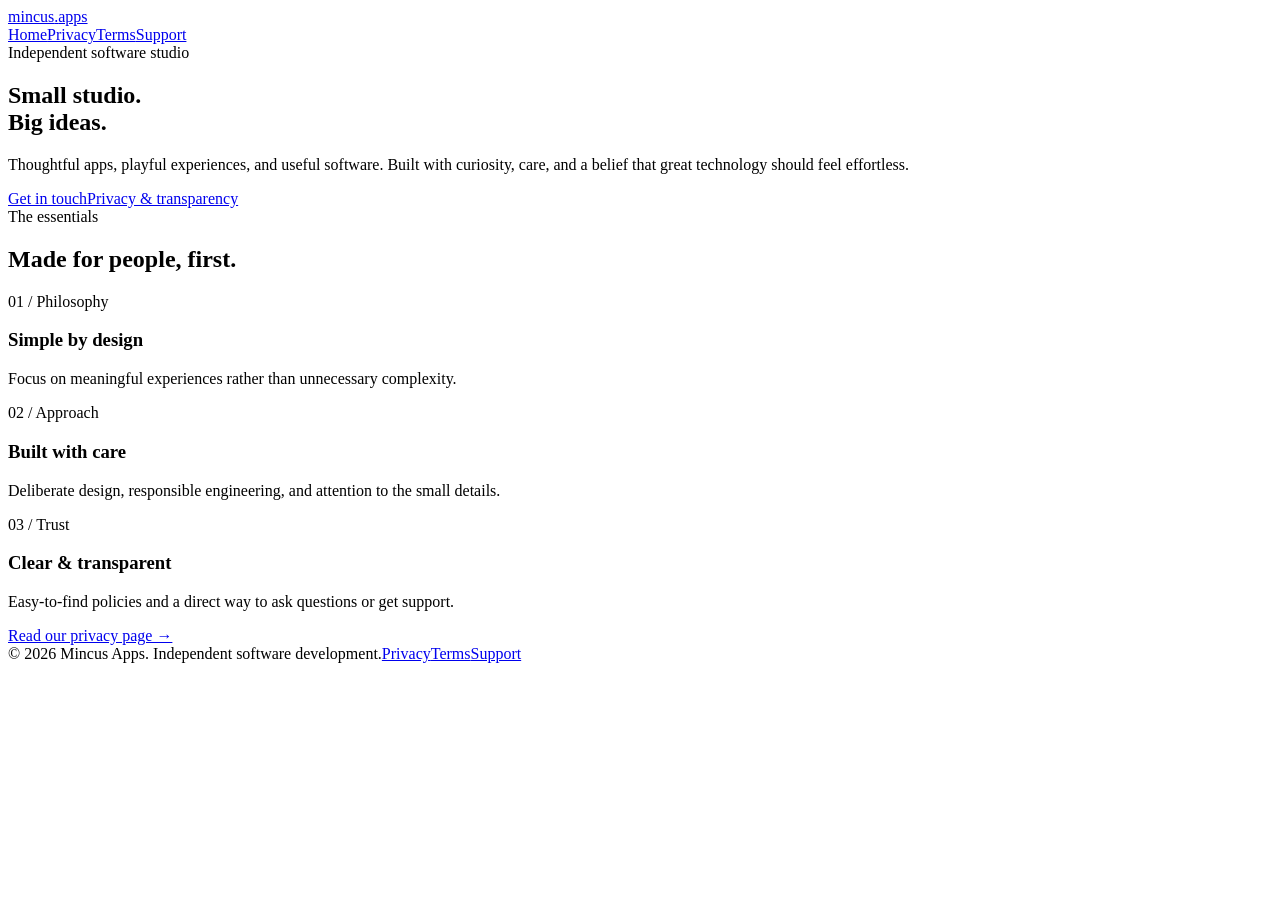
==== index.html @ 760bc0b2 "Add Mincus Apps website: index.html" ====
<!doctype html><html lang="en"><head><meta charset="utf-8"><meta name="viewport" content="width=device-width,initial-scale=1"><meta name="description" content="Mincus Apps is an independent software studio building thoughtful digital experiences."><meta name="theme-color" content="#0b1019"><title>Home | Mincus Apps</title><link rel="stylesheet" href="styles.css"></head><body><div class="wrap"><header class="nav"><a class="brand" href="index.html">mincus<span>.</span>apps</a><nav class="navlinks" aria-label="Main navigation"><a href="index.html">Home</a><a href="privacy.html">Privacy</a><a href="terms.html">Terms</a><a href="support.html">Support</a></nav></header><main><section class="hero"><div class="eyebrow">Independent software studio</div><h1>Small studio.<br>Big ideas.</h1><p class="lede">Thoughtful apps, playful experiences, and useful software. Built with curiosity, care, and a belief that great technology should feel effortless.</p><div class="buttons"><a class="btn primary" href="support.html">Get in touch</a><a class="btn" href="privacy.html">Privacy & transparency</a></div></section><section class="section"><div class="eyebrow">The essentials</div><h2>Made for people, first.</h2><div class="cards"><article class="card"><div class="num">01 / Philosophy</div><h3>Simple by design</h3><p>Focus on meaningful experiences rather than unnecessary complexity.</p></article><article class="card"><div class="num">02 / Approach</div><h3>Built with care</h3><p>Deliberate design, responsible engineering, and attention to the small details.</p></article><article class="card"><div class="num">03 / Trust</div><h3>Clear & transparent</h3><p>Easy-to-find policies and a direct way to ask questions or get support.</p><a href="privacy.html">Read our privacy page →</a></article></div></section></main><footer class="footer"><span>© 2026 Mincus Apps. Independent software development.</span><span><a href="privacy.html">Privacy</a><a href="terms.html">Terms</a><a href="support.html">Support</a></span></footer></div></body></html>
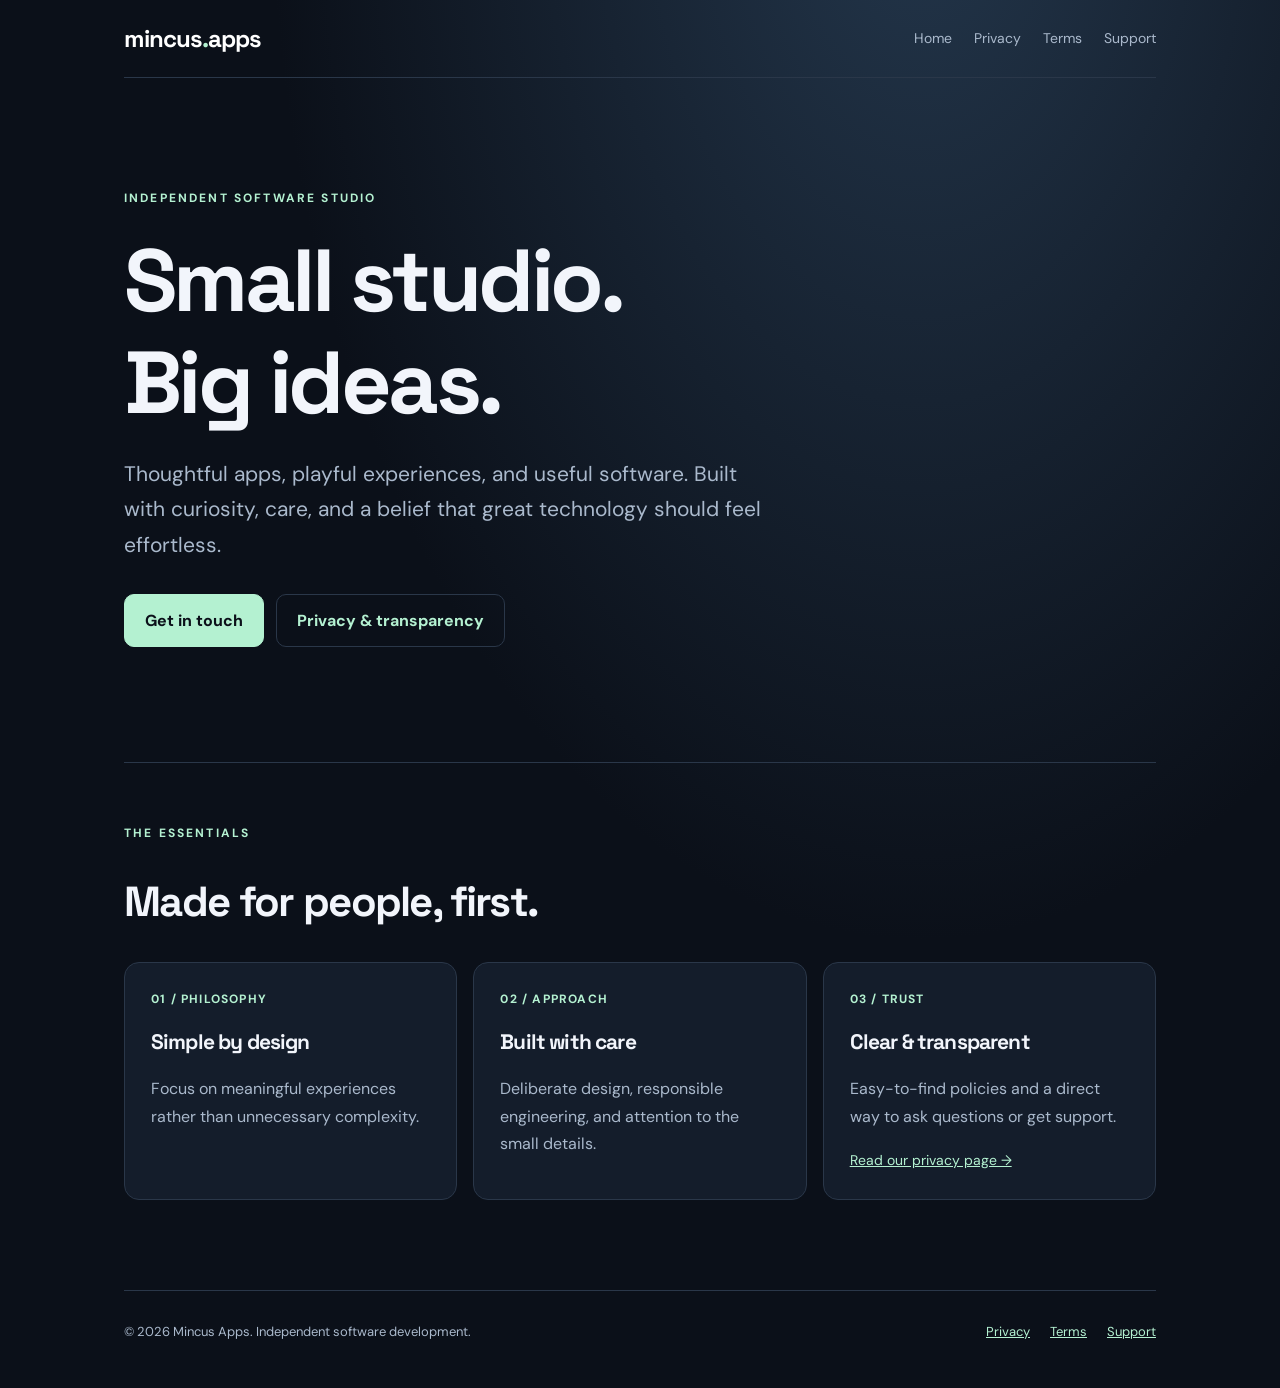
==== commit faf3d402: "Add Google Search Console ownership verification tag" ====
--- a/index.html
+++ b/index.html
@@ -1 +1 @@
-<!doctype html><html lang="en"><head><meta charset="utf-8"><meta name="viewport" content="width=device-width,initial-scale=1"><meta name="description" content="Mincus Apps is an independent software studio building thoughtful digital experiences."><meta name="theme-color" content="#0b1019"><title>Home | Mincus Apps</title><link rel="stylesheet" href="styles.css"></head><body><div class="wrap"><header class="nav"><a class="brand" href="index.html">mincus<span>.</span>apps</a><nav class="navlinks" aria-label="Main navigation"><a href="index.html">Home</a><a href="privacy.html">Privacy</a><a href="terms.html">Terms</a><a href="support.html">Support</a></nav></header><main><section class="hero"><div class="eyebrow">Independent software studio</div><h1>Small studio.<br>Big ideas.</h1><p class="lede">Thoughtful apps, playful experiences, and useful software. Built with curiosity, care, and a belief that great technology should feel effortless.</p><div class="buttons"><a class="btn primary" href="support.html">Get in touch</a><a class="btn" href="privacy.html">Privacy & transparency</a></div></section><section class="section"><div class="eyebrow">The essentials</div><h2>Made for people, first.</h2><div class="cards"><article class="card"><div class="num">01 / Philosophy</div><h3>Simple by design</h3><p>Focus on meaningful experiences rather than unnecessary complexity.</p></article><article class="card"><div class="num">02 / Approach</div><h3>Built with care</h3><p>Deliberate design, responsible engineering, and attention to the small details.</p></article><article class="card"><div class="num">03 / Trust</div><h3>Clear & transparent</h3><p>Easy-to-find policies and a direct way to ask questions or get support.</p><a href="privacy.html">Read our privacy page →</a></article></div></section></main><footer class="footer"><span>© 2026 Mincus Apps. Independent software development.</span><span><a href="privacy.html">Privacy</a><a href="terms.html">Terms</a><a href="support.html">Support</a></span></footer></div></body></html>+<!doctype html><html lang="en"><head><meta name="google-site-verification" content="p2AgSvgb2IvMmGZgTW4hcsGgV9AJH2fG-ZEbb_ogw8U" /><meta charset="utf-8"><meta name="viewport" content="width=device-width,initial-scale=1"><meta name="description" content="Mincus Apps is an independent software studio building thoughtful digital experiences."><meta name="theme-color" content="#0b1019"><title>Home | Mincus Apps</title><link rel="stylesheet" href="styles.css"></head><body><div class="wrap"><header class="nav"><a class="brand" href="index.html">mincus<span>.</span>apps</a><nav class="navlinks" aria-label="Main navigation"><a href="index.html">Home</a><a href="privacy.html">Privacy</a><a href="terms.html">Terms</a><a href="support.html">Support</a></nav></header><main><section class="hero"><div class="eyebrow">Independent software studio</div><h1>Small studio.<br>Big ideas.</h1><p class="lede">Thoughtful apps, playful experiences, and useful software. Built with curiosity, care, and a belief that great technology should feel effortless.</p><div class="buttons"><a class="btn primary" href="support.html">Get in touch</a><a class="btn" href="privacy.html">Privacy & transparency</a></div></section><section class="section"><div class="eyebrow">The essentials</div><h2>Made for people, first.</h2><div class="cards"><article class="card"><div class="num">01 / Philosophy</div><h3>Simple by design</h3><p>Focus on meaningful experiences rather than unnecessary complexity.</p></article><article class="card"><div class="num">02 / Approach</div><h3>Built with care</h3><p>Deliberate design, responsible engineering, and attention to the small details.</p></article><article class="card"><div class="num">03 / Trust</div><h3>Clear & transparent</h3><p>Easy-to-find policies and a direct way to ask questions or get support.</p><a href="privacy.html">Read our privacy page →</a></article></div></section></main><footer class="footer"><span>© 2026 Mincus Apps. Independent software development.</span><span><a href="privacy.html">Privacy</a><a href="terms.html">Terms</a><a href="support.html">Support</a></span></footer></div></body></html>
--- a/styles.css
+++ b/styles.css
@@ -0,0 +1,6 @@
+@import url('https://fonts.googleapis.com/css2?family=DM+Sans:wght@400;500;600;700&family=Space+Grotesk:wght@400;500;600;700&display=swap');
+:root{color-scheme:dark;--bg:#0b1019;--panel:#141d2b;--text:#f2f5fb;--muted:#aab9cc;--line:#2a3749;--accent:#b4f1d1}
+*{box-sizing:border-box}html{scroll-behavior:smooth}body{margin:0;background:radial-gradient(ellipse at 72% -10%,#23364b 0%,transparent 50%),var(--bg);color:var(--text);font:16px/1.7 'DM Sans',system-ui,sans-serif}
+a{color:var(--accent)}.wrap{max-width:1080px;margin:auto;padding:0 24px}.nav{display:flex;justify-content:space-between;align-items:center;gap:20px;padding:23px 0;border-bottom:1px solid var(--line)}.brand{font:700 24px 'Space Grotesk',sans-serif;color:#fff;text-decoration:none;letter-spacing:-.04em}.brand span{color:var(--accent)}.navlinks{display:flex;gap:22px;flex-wrap:wrap}.navlinks a{font-size:14px;color:var(--muted);text-decoration:none}.navlinks a:hover{color:#fff}
+.hero{padding:110px 0 115px}.eyebrow{text-transform:uppercase;letter-spacing:.18em;font-size:12px;font-weight:700;color:var(--accent)}h1,h2,h3{font-family:'Space Grotesk',sans-serif;letter-spacing:-.04em;line-height:1.16}h1{font-size:clamp(46px,8vw,88px);margin:22px 0}h2{font-size:clamp(28px,4vw,42px)}h3{font-size:21px}.lede{font-size:clamp(17px,2vw,21px);max-width:640px;color:var(--muted);line-height:1.7}.buttons{display:flex;gap:12px;flex-wrap:wrap;margin-top:30px}.btn{border:1px solid var(--line);border-radius:10px;padding:12px 20px;text-decoration:none;font-weight:700}.btn.primary{background:var(--accent);color:#0b1019;border-color:var(--accent)}.btn:hover{transform:translateY(-2px)}.section{border-top:1px solid var(--line);padding:60px 0 90px}.cards{display:grid;grid-template-columns:repeat(3,1fr);gap:16px;margin-top:34px}.card,.notice{background:var(--panel);border:1px solid var(--line);border-radius:15px;padding:26px}.card p,.doc p,.doc li{color:var(--muted)}.num{font-size:12px;font-weight:700;color:var(--accent);text-transform:uppercase;letter-spacing:.1em}.card a{font-size:14px}.footer{border-top:1px solid var(--line);padding:30px 0 45px;display:flex;justify-content:space-between;gap:20px;color:var(--muted);font-size:13px}.footer span:last-child{display:flex;gap:20px}.doc{max-width:820px;padding:65px 0 100px}.doc h1{font-size:clamp(40px,6vw,62px)}.doc h2{font-size:25px;margin-top:38px}.doc p{line-height:1.8}.notice{margin:25px 0;color:var(--muted)}.notice strong{color:#fff}code{color:var(--accent)}
+@media(max-width:740px){.nav{align-items:flex-start;flex-direction:column}.navlinks{gap:14px}.hero{padding:75px 0}.cards{grid-template-columns:1fr}.footer{flex-direction:column}.doc{padding:45px 0 65px}}
